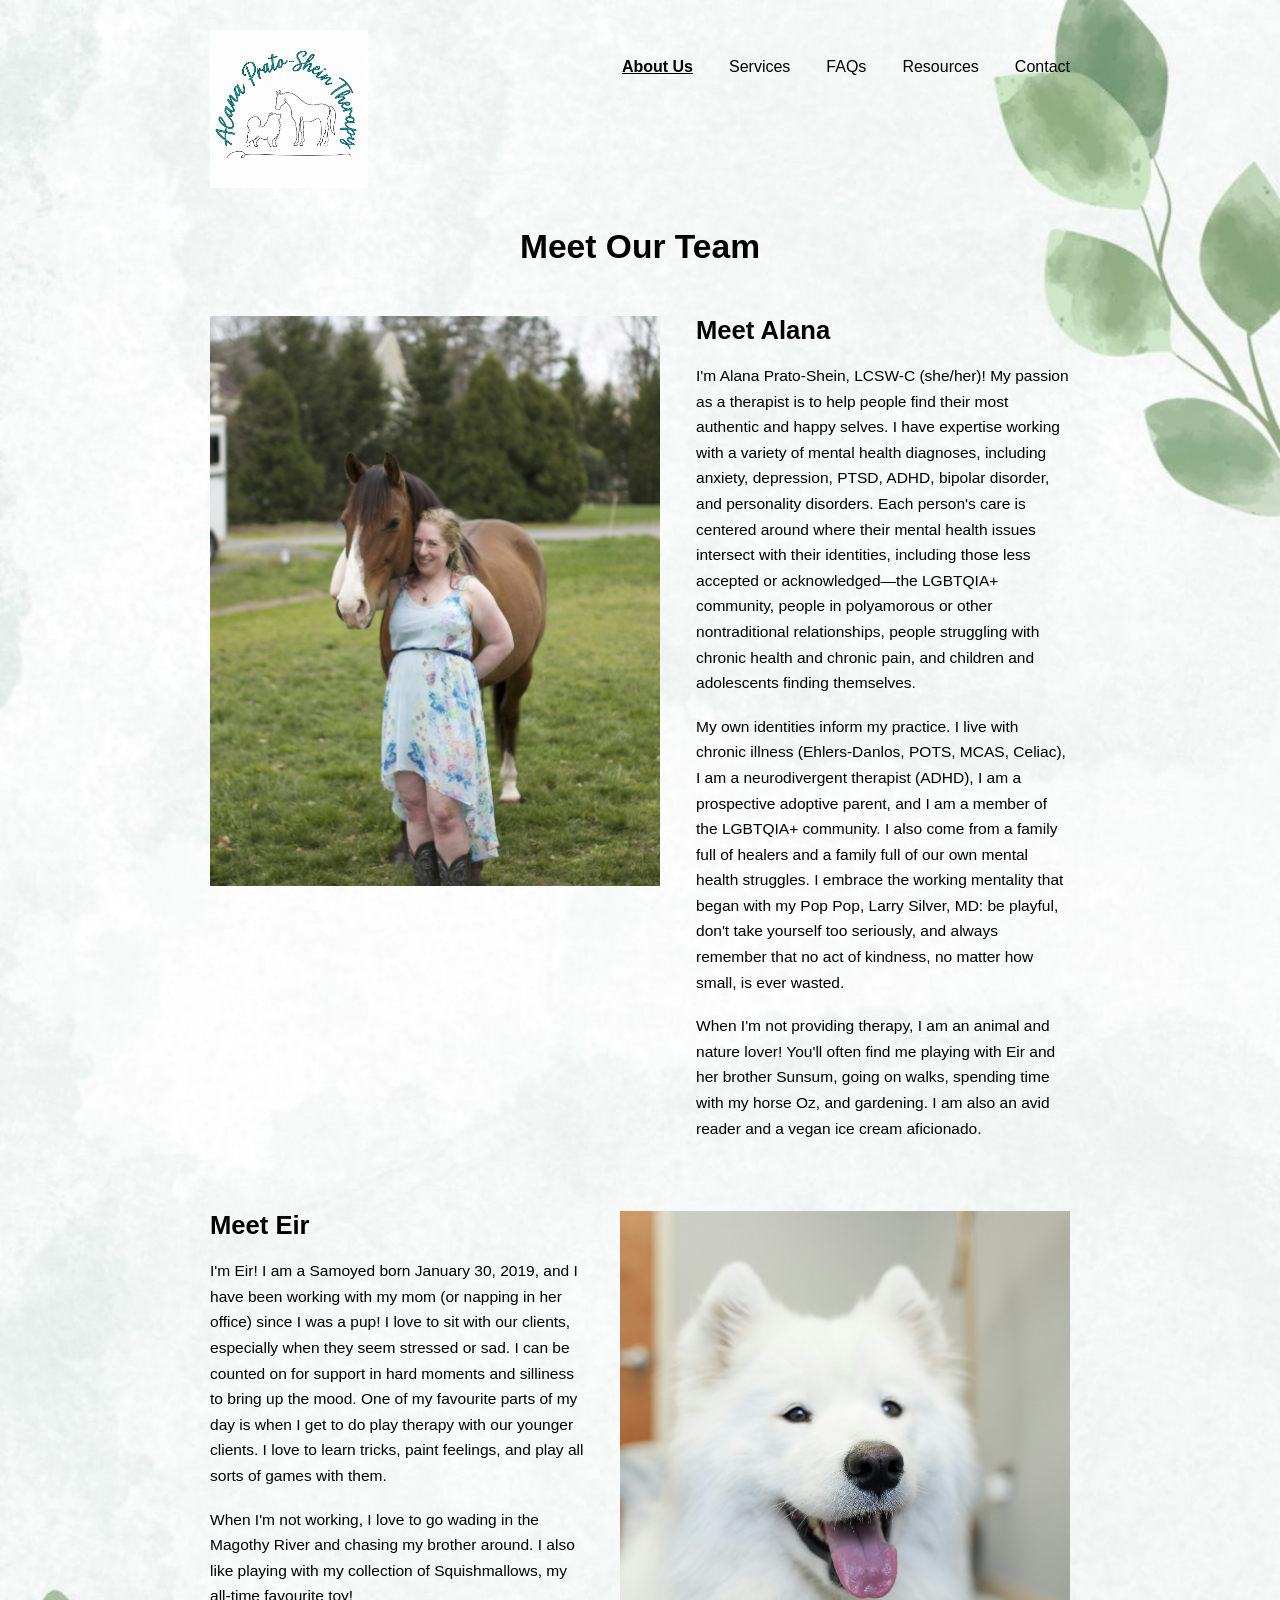
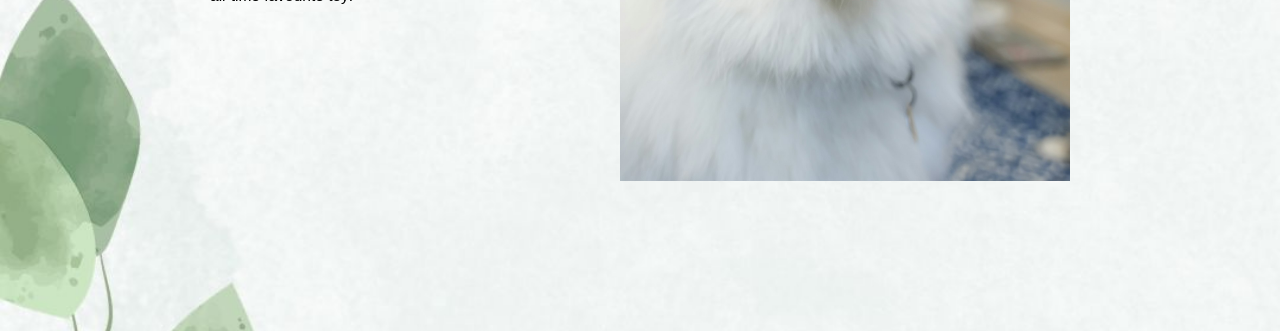
==== about.html @ cf5fca72 "crop Alana, smaller logo" ====
<!DOCTYPE html>
<html lang="en">
<head>
    <meta charset="UTF-8">
    <meta name="viewport" content="width=device-width, initial-scale=1.0">
    <title>About Us – Alana Prato-Shein Therapy</title>
    <style>
        * {
            margin: 0;
            padding: 0;
            box-sizing: border-box;
        }

        body {
            font-family: Verdana, Geneva, sans-serif;
            background: url('nature.jpg') no-repeat top center fixed;
            background-size: 100% auto;
            color: #000;
        }

        header {
            display: flex;
            align-items: flex-start;
            justify-content: space-between;
            padding: 30px 50px;
            max-width: 75%;
            margin: 0 auto;
        }

        .logo a {
            text-decoration: none;
            color: #000;
        }

        .logo img {
            width: 158px;
            height: auto;
            display: block;
        }

        nav {
            display: flex;
            align-items: center;
            gap: 36px;
            padding-top: 28px;
        }

        nav a {
            text-decoration: none;
            color: #000;
            font-size: 1rem;
        }

        nav a:visited {
            color: #000;
        }

        nav a:hover {
            text-decoration: underline;
        }

        nav a.active {
            font-weight: bold;
            text-decoration: underline;
        }

        main {
            max-width: 75%;
            margin: 0 auto;
            padding: 10px 50px 80px;
        }

        main a {
            color: blue;
        }

        h1 {
            font-family: Verdana, Geneva, sans-serif;
            font-size: 2.1rem;
            font-weight: bold;
            text-align: center;
            margin-bottom: 50px;
        }

        .profile {
            display: flex;
            gap: 36px;
            align-items: flex-start;
            margin-bottom: 70px;
        }

        .profile.reverse {
            flex-direction: row-reverse;
        }

        .profile-photo {
            flex: 0 0 450px;
        }

        .profile-photo img {
            width: 450px;
            height: 570px;
            object-fit: cover;
            object-position: center 30%;
            display: block;
        }

        .profile.reverse .profile-photo img {
            object-position: center center;
        }

        .profile-text h2 {
            font-family: Verdana, Geneva, sans-serif;
            font-size: 1.6rem;
            font-weight: bold;
            margin-bottom: 18px;
        }

        .profile-text p {
            font-size: 0.97rem;
            line-height: 1.65;
            margin-bottom: 18px;
        }

        .profile-text p:last-child {
            margin-bottom: 0;
        }

        @media (max-width: 680px) {
            body {
                background-attachment: scroll;
            }

            header {
                flex-direction: column;
                align-items: flex-start;
                gap: 16px;
                padding: 16px 20px;
                max-width: 100%;
            }

            nav {
                padding-top: 0;
                flex-wrap: wrap;
                gap: 14px;
                font-size: 0.9rem;
            }

            h1 {
                font-size: 1.4rem;
                margin-bottom: 30px;
            }

            main {
                padding: 10px 20px 50px;
                max-width: 100%;
            }

            .profile,
            .profile.reverse {
                flex-direction: column;
            }

            .profile-photo,
            .profile-photo img {
                width: 100%;
                flex: unset;
            }

            .profile-photo img {
                height: 380px;
            }

            .profile-text h2 {
                font-size: 1.3rem;
            }
        }
    </style>
</head>
<body>

    <header>
        <div class="logo">
            <a href="index.html">
                <img src="logofinal.png" alt="Alana Prato-Shein Therapy">
            </a>
        </div>

        <nav>
            <a href="about.html" class="active">About Us</a>
            <a href="services.html">Services</a>
            <a href="faqs.html">FAQs</a>
            <a href="resources.html">Resources</a>
            <a href="contact.html">Contact</a>
        </nav>
    </header>

    <main>
        <h1>Meet Our Team</h1>

        <!-- Alana: photo left, text right -->
        <div class="profile">
            <div class="profile-photo">
                <img src="alana-with-oz.jpg" alt="Alana Prato-Shein with her horse Oz">
            </div>
            <div class="profile-text">
                <h2>Meet Alana</h2>
                <p>I'm Alana Prato-Shein, LCSW-C (she/her)! My passion as a therapist is to help people find their most authentic and happy selves. I have expertise working with a variety of mental health diagnoses, including anxiety, depression, PTSD, ADHD, bipolar disorder, and personality disorders. Each person's care is centered around where their mental health issues intersect with their identities, including those less accepted or acknowledged&mdash;the LGBTQIA+ community, people in polyamorous or other nontraditional relationships, people struggling with chronic health and chronic pain, and children and adolescents finding themselves.</p>
                <p>My own identities inform my practice. I live with chronic illness (Ehlers-Danlos, POTS, MCAS, Celiac), I am a neurodivergent therapist (ADHD), I am a prospective adoptive parent, and I am a member of the LGBTQIA+ community. I also come from a family full of healers and a family full of our own mental health struggles. I embrace the working mentality that began with my Pop Pop, Larry Silver, MD: be playful, don't take yourself too seriously, and always remember that no act of kindness, no matter how small, is ever wasted.</p>
                <p>When I'm not providing therapy, I am an animal and nature lover! You'll often find me playing with Eir and her brother Sunsum, going on walks, spending time with my horse Oz, and gardening. I am also an avid reader and a vegan ice cream aficionado.</p>
            </div>
        </div>

        <!-- Eir: text left, photo right -->
        <div class="profile reverse">
            <div class="profile-photo">
                <img src="eir.jpg" alt="Eir the Samoyed therapy dog">
            </div>
            <div class="profile-text">
                <h2>Meet Eir</h2>
                <p>I'm Eir! I am a Samoyed born January 30, 2019, and I have been working with my mom (or napping in her office) since I was a pup! I love to sit with our clients, especially when they seem stressed or sad. I can be counted on for support in hard moments and silliness to bring up the mood. One of my favourite parts of my day is when I get to do play therapy with our younger clients. I love to learn tricks, paint feelings, and play all sorts of games with them.</p>
                <p>When I'm not working, I love to go wading in the Magothy River and chasing my brother around. I also like playing with my collection of Squishmallows, my all-time favourite toy!</p>
            </div>
        </div>
    </main>

</body>
</html>
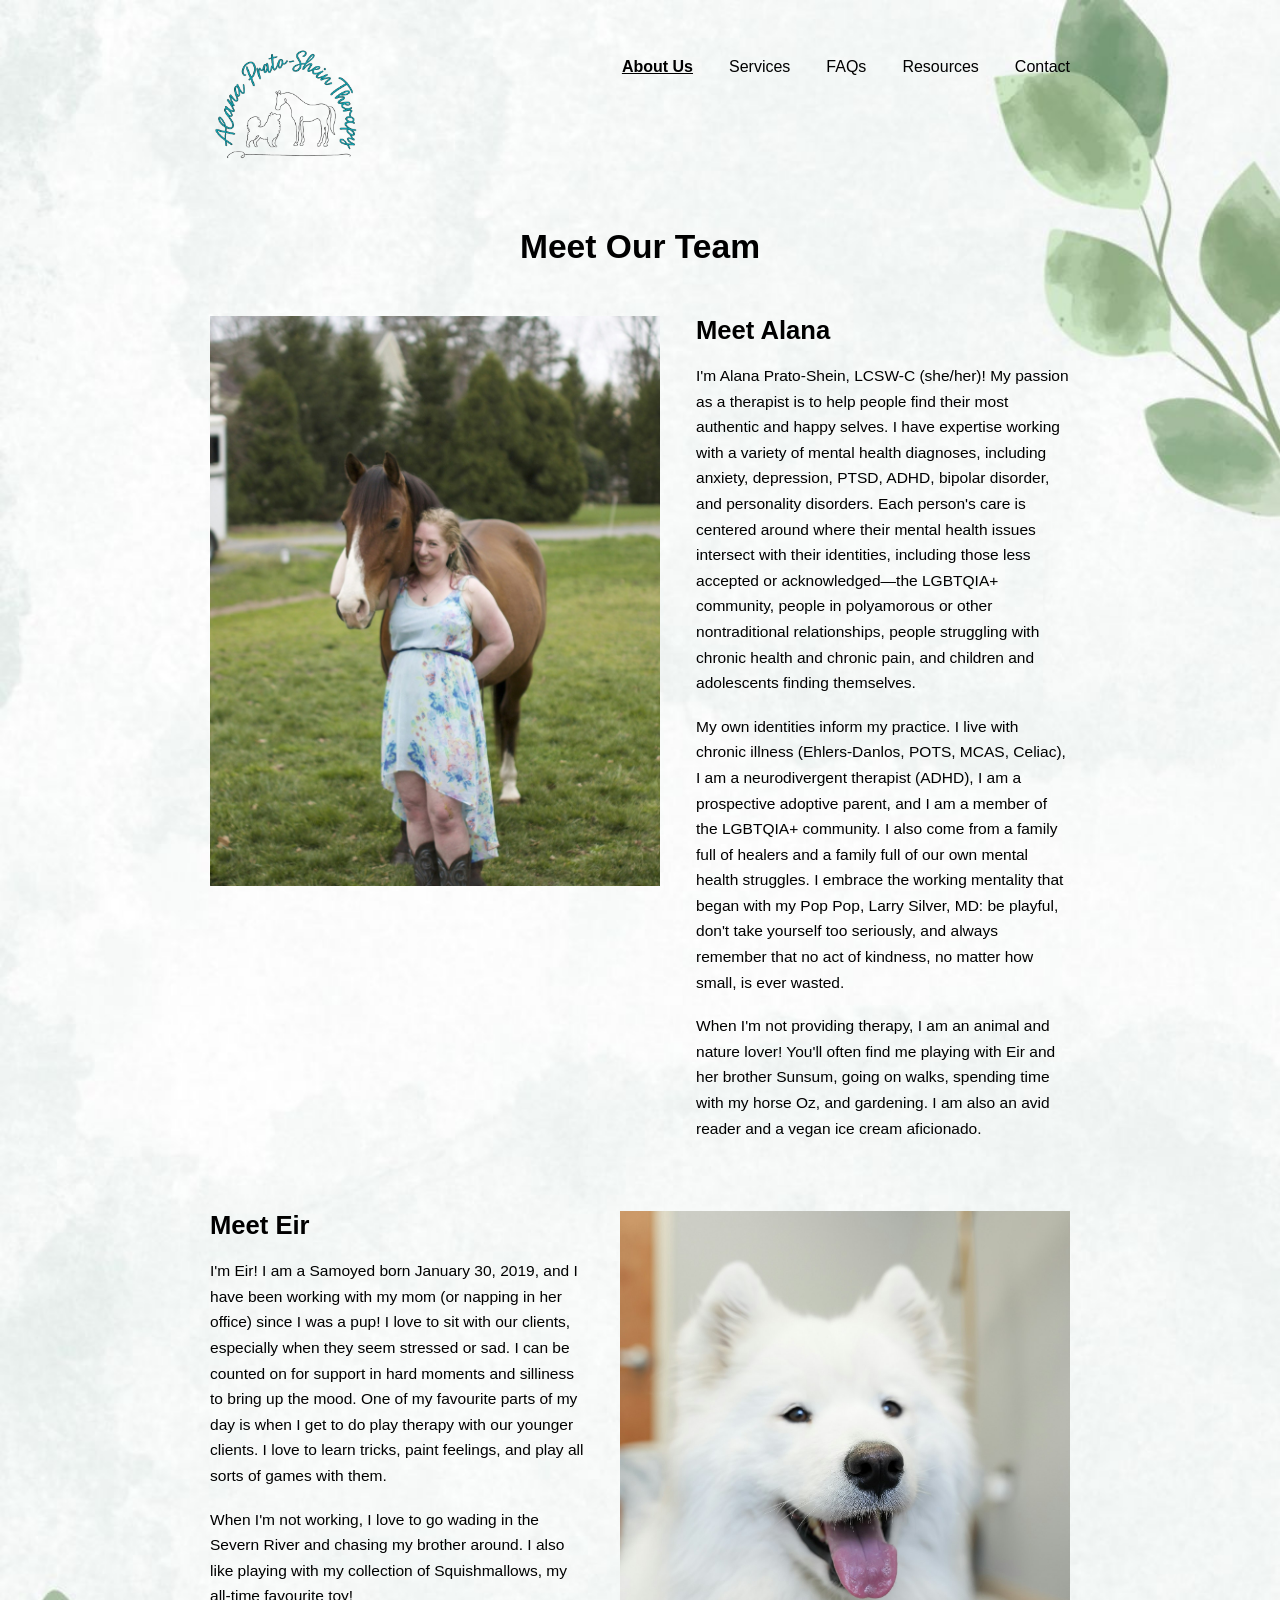
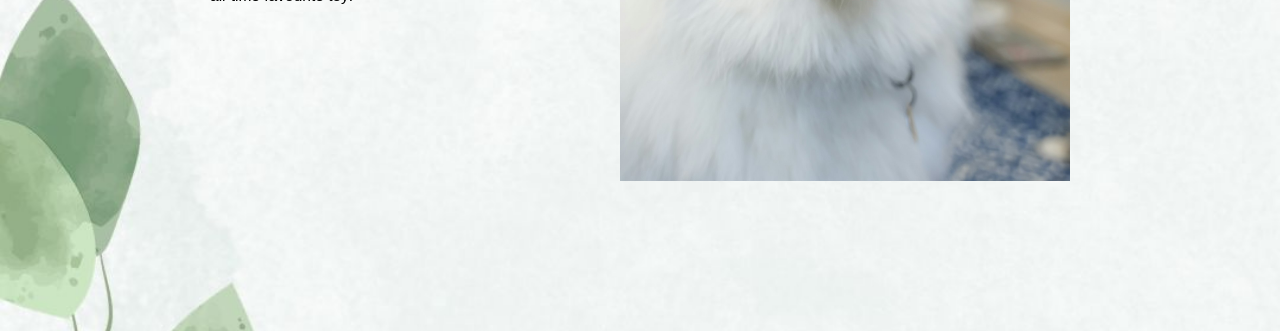
==== commit 1840622a: "map level margin" ====
--- a/about.html
+++ b/about.html
@@ -4,6 +4,7 @@
     <meta charset="UTF-8">
     <meta name="viewport" content="width=device-width, initial-scale=1.0">
     <title>About Us – Alana Prato-Shein Therapy</title>
+    <link rel="icon" type="image/png" href="favicon.png">
     <style>
         * {
             margin: 0;
@@ -219,7 +220,7 @@
             <div class="profile-text">
                 <h2>Meet Eir</h2>
                 <p>I'm Eir! I am a Samoyed born January 30, 2019, and I have been working with my mom (or napping in her office) since I was a pup! I love to sit with our clients, especially when they seem stressed or sad. I can be counted on for support in hard moments and silliness to bring up the mood. One of my favourite parts of my day is when I get to do play therapy with our younger clients. I love to learn tricks, paint feelings, and play all sorts of games with them.</p>
-                <p>When I'm not working, I love to go wading in the Magothy River and chasing my brother around. I also like playing with my collection of Squishmallows, my all-time favourite toy!</p>
+                <p>When I'm not working, I love to go wading in the Severn River and chasing my brother around. I also like playing with my collection of Squishmallows, my all-time favourite toy!</p>
             </div>
         </div>
     </main>
